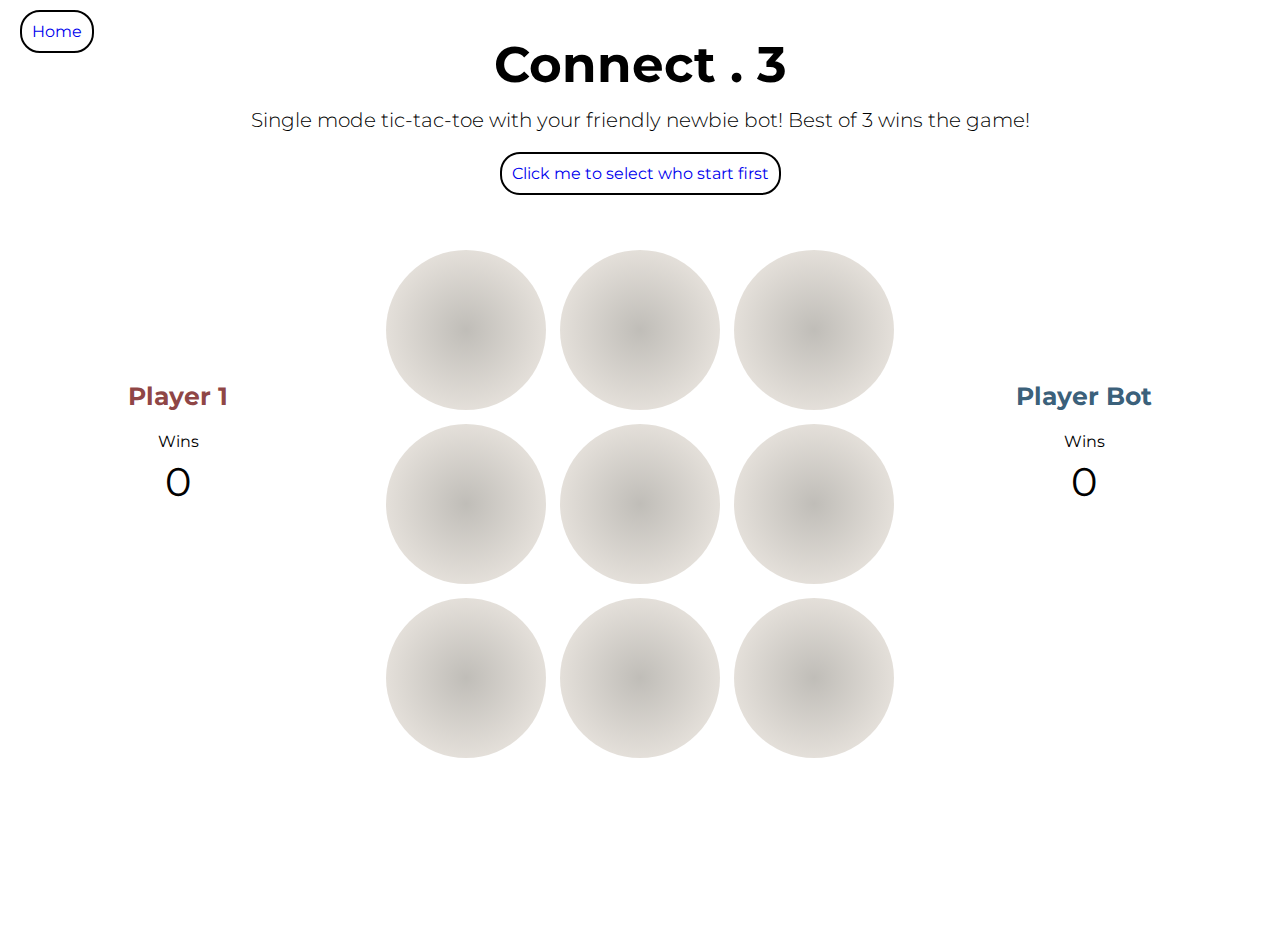
==== bot.html @ 8e203e21 "75% completion" ====
<!DOCTYPE html>
<html lang="en">
<head>
    <meta charset="UTF-8">
    <meta http-equiv="X-UA-Compatible" content="IE=edge">
    <meta name="viewport" content="width=device-width, initial-scale=1.0">
    <link rel="stylesheet" href="css/bot.css">
    <title>Connect 3 with bot</title>
</head>
<body>
    <a href="home.html" id="home">Home</a>
    <header>
        <h1>Connect . 3</h1>
        <p>Single mode tic-tac-toe with your friendly newbie bot! Best of 3 wins the game!</p>
    </header>

    <a href="#" id="whoseTurn">Click me to select who start first</a>
    <div>
        <h3 id="playerTurn"></h3>
    </div>
    
    <div id="playerOne">
    <h2>Player 1</h2>
    <p>Wins</p>
    <p id="pOneWinCount">0</p>
    </div>
    
    <div id="playerBot">
    <h2>Player Bot</h2>
    <p>Wins</p>
    <p id="pBotWinCount">0</p>
    </div>

    <div id="frame">

    <div id="rowA">
    <div class="box" id="a1">
    </div>
    <div class="box" id="a2">
    </div>
    <div class="box" id="a3">
    </div>
    </div>


    <div id="rowB">
        <div class="box" id="b1">
        </div>
        <div class="box" id="b2">
        </div>
        <div class="box" id="b3">
        </div>
        </div>


    <div id="rowC">
        <div class="box" id="c1">
        </div>
        <div class="box" id="c2">
        </div>
        <div class="box" id="c3">
        </div>
    </div>

    
    
    <footer>
        <div id="resetContainer">
            <p id="announcement"></p>
            <a href="#" id="boardReset">Click me for board reset</a>
            <a href="" id="gameReset">Click me for game reset</a>
        </div>
    </footer>

    <script src="js/jquery.js"></script>
    <script src="js/bot.js"></script>
</body>
</html>
---- css/bot.css ----
@import url('https://fonts.googleapis.com/css2?family=Montserrat&display=swap');
@import url('https://fonts.googleapis.com/css2?family=Montserrat:wght@700&display=swap');
@import url('https://fonts.googleapis.com/css2?family=Karla&display=swap');


body {
    font-family: 'Montserrat', sans-serif;
    text-align: center;
}

header p {
    font-weight: 300;
    /* border: 1px solid red; */
    margin-top: -20px;
}

.box {
    width: 160px;
    height: 160px;
    background: radial-gradient(#b6b3addd, #f1ebe4dd);
    /* border: 1px solid red; */
    margin: 5px;
    display: inline-block;
    border-radius: 50%;

    /* original background color ref (#b6b3addd, #e8dfd4dd ) */
}

.box:hover {
    box-shadow: 0 0 20px 5px #989898dd;
}

#frame {
    /* border: 1px solid red; */
    text-align: center;
    margin-top: 50px;
    /* border: 1px solid red; */
}

h1 {
    text-align: center;
    font-weight: 700;
    font-size: 50px;
}

#playerOne {
    position: absolute;
    left: 10%;
    top: 40%;
    text-align: center;
}

#playerBot {
    position: absolute;
    right: 10%;
    top: 40%;
    text-align: center;
}

#resetContainer {
    position: relative;
    /* border: 1px solid red; */
    text-align: center;
    width: 250px;
    margin: 0 auto;
}

#boardReset, #whoseTurn {

    border: 2px solid black;
    border-radius: 20px;
    padding: 10px;
    text-align: center;
    display: inline-block;
    text-decoration: none;

}

#gameReset {
    position: relative;
    bottom: 50px;
    margin-bottom: 50px;
    border: 2px solid black;
    border-radius: 20px;
    padding: 10px;
    text-align: center;
    display: inline-block;
    text-decoration: none;
}

body a:visited {
    color: black;
}


#announcement, #boardReset, #gameReset {
    /* border: 1px solid red; */
    text-align: center;
    visibility: hidden;
}

h2 {
    font-size: 25px;
}

#pOneWinCount {
    font-size: 40px;
    /* border: 1px solid red; */
    margin-top: -10px;
}

#pBotWinCount {
    font-size: 40px;
    /* border: 1px solid red; */
    margin-top: -10px;
}

#announcement {
    font-size: 20px;
    font-weight: 700;
}

#playerTurn {
    text-align: center;
}

#playerOne h2 {
    color: #7f2c2ce0;
}

#playerBot h2 {
    color: #174463dd;
}

#home {
    position: absolute;
    left: 20px;
    top: 10px;
    border: 2px solid black;
    border-radius: 20px;
    padding: 10px;
}

a {
    text-decoration: none;
}

header p {
    font-size: 20px;
}
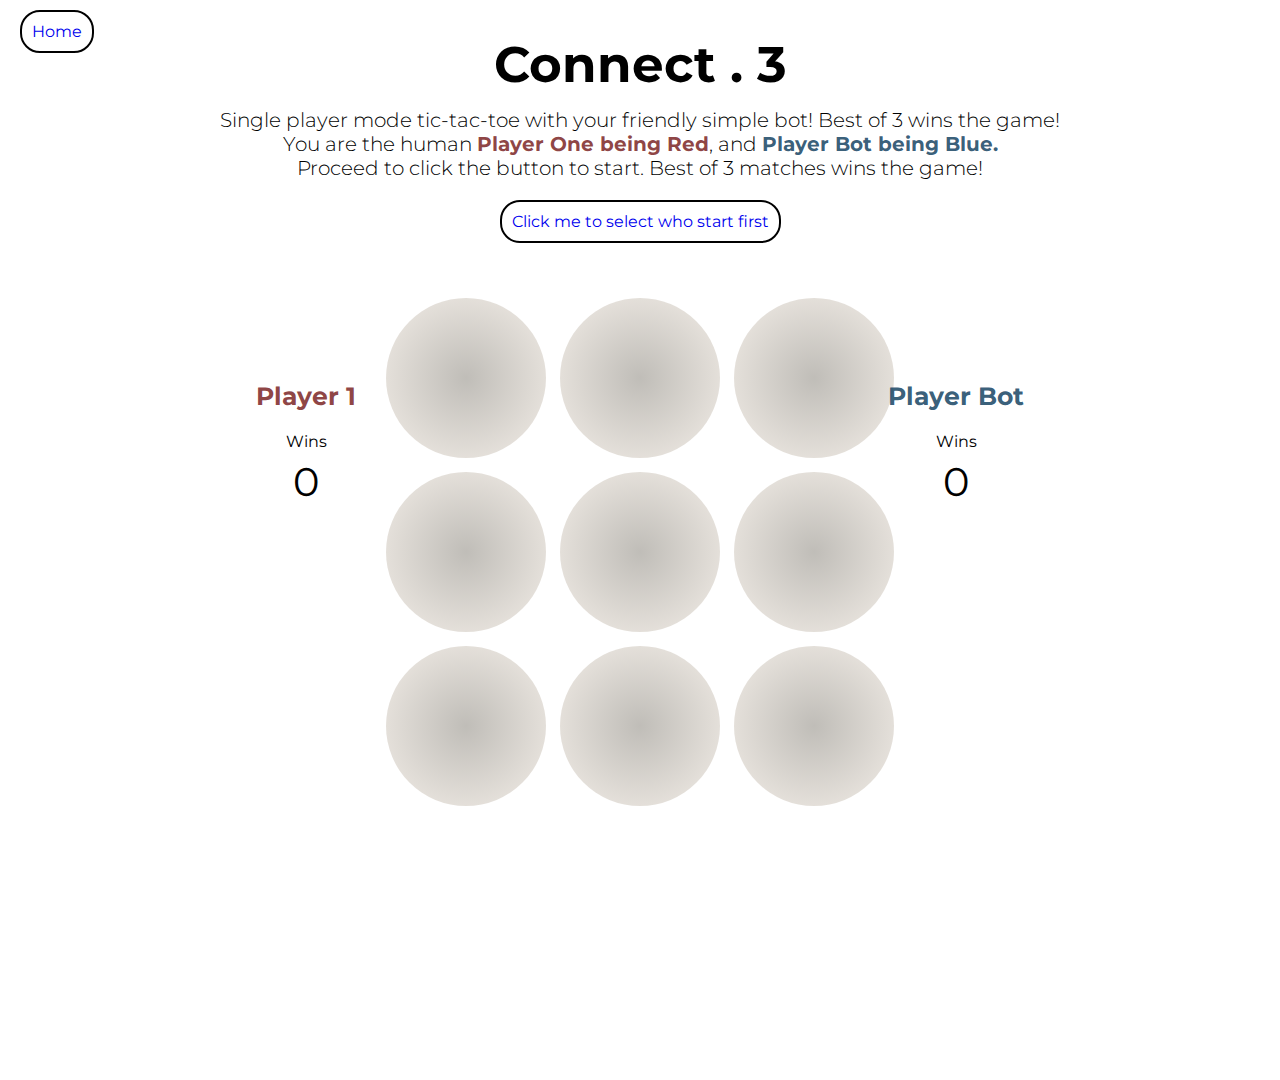
==== commit 0be8c8c4: "ALMOST finished product, and finished preliminary readme" ====
--- a/bot.html
+++ b/bot.html
@@ -11,7 +11,9 @@
     <a href="home.html" id="home">Home</a>
     <header>
         <h1>Connect . 3</h1>
-        <p>Single mode tic-tac-toe with your friendly newbie bot! Best of 3 wins the game!</p>
+        <p>Single player mode tic-tac-toe with your friendly simple bot! Best of 3 wins the game!</p>
+        <p>You are the human <span id="red">Player One being Red</span>, and <span id="blue">Player Bot being Blue.</span></p>
+        <p>Proceed to click the button to start. Best of 3 matches wins the game!</p>
     </header>
 
     <a href="#" id="whoseTurn">Click me to select who start first</a>
@@ -62,6 +64,18 @@
         </div>
     </div>
 
+    <div id="background">
+        <div id="bg1"></div>
+        <div id="bg2"></div>
+        <div id="bg3"></div>
+        <div id="bg4"></div>
+        <div id="bg5"></div>
+        <div id="bg6"></div>
+        <div id="bg7"></div>
+        <div id="bg8"></div>
+        <div id="bg9"></div>
+        <div id="bg10"></div>
+    </div>
     
     
     <footer>
--- a/css/bot.css
+++ b/css/bot.css
@@ -45,14 +45,14 @@
 
 #playerOne {
     position: absolute;
-    left: 10%;
+    left: 20%;
     top: 40%;
     text-align: center;
 }
 
 #playerBot {
     position: absolute;
-    right: 10%;
+    right: 20%;
     top: 40%;
     text-align: center;
 }
@@ -116,7 +116,7 @@
 }
 
 #announcement {
-    font-size: 20px;
+    font-size: 30px;
     font-weight: 700;
 }
 
@@ -147,4 +147,142 @@
 
 header p {
     font-size: 20px;
-}+    
+}
+
+#red {
+    color: #7f2c2ce0;
+    font-weight: 700;
+}
+
+#blue {
+    color: #174463dd;
+    font-weight: 700;
+}
+
+/* background css are below */
+
+#background {
+    position: absolute;
+    top: 0;
+    left: 0;
+    width: 100%;
+    height: 120%;
+    /* border: 1px solid red; */
+    z-index: -5;
+    overflow: hidden;
+}
+
+#background div { 
+    position: absolute;
+    bottom: -180px;
+    background-color: rgba(184, 180, 173, 0.778);
+    animation-name: floatup;
+    animation-duration: 15s;
+    animation-iteration-count: infinite;
+}
+
+@keyframes floatup {
+
+    from {
+        opacity: 1;
+        transform: translateY(0);
+    }
+
+    to {
+        opacity: 0;
+        transform: translateY(-1000px);
+    }
+}
+
+
+#bg1 {
+    left: 250px;
+    width: 50px;
+    height: 50px;
+    border-radius: 50%;
+    animation-delay: 3s;
+}
+
+#bg2 {
+    left: 350px;
+    width: 120px;
+    height: 120px;
+    border-radius: 50%;
+    animation-delay: 2s;
+    animation-duration: 20s;
+}
+
+#bg3 {
+    left: 500px;
+    width: 80px;
+    height: 80px;
+    border-radius: 50%;
+    animation-duration: 10s;
+    animation-delay: 5s;
+}
+
+#bg4 {
+    left: 700px;
+    width: 50px;
+    height: 50px;
+    border-radius: 50%;
+    animation-delay: 2s;
+    animation-duration: 5s;
+}
+
+#bg5 {
+    left: 900px;
+    width: 150px;
+    height: 150px;
+    border-radius: 50%;
+    animation-delay: 7s;
+    animation-duration: 30s;
+}
+
+#bg6 {
+    left: 1000px;
+    width: 75px;
+    height: 75px;
+    border-radius: 50%;
+    animation-delay: 3s;
+    animation-duration: 8s;
+}
+
+#bg7 {
+    left: 1100px;
+    width: 100px;
+    height: 100px;
+    border-radius: 50%;
+    animation-delay: 2s;
+    animation-duration: 15s;
+}
+
+#bg8 {
+    left: 1250px;
+    width: 40px;
+    height: 40px;
+    border-radius: 50%;
+    animation-delay: 10s;
+    animation-duration: 5s;
+}
+#bg9 {
+    left: 1300px;
+    width: 120px;
+    height: 120px;
+    border-radius: 50%;
+    animation-delay: 3s;
+    animation-duration: 15s;
+}
+
+#bg10 {
+    left: 1450px;
+    width: 80px;
+    height: 80px;
+    border-radius: 50%;
+    animation-delay: 5s;
+    animation-duration: 20s;
+}
+
+
+
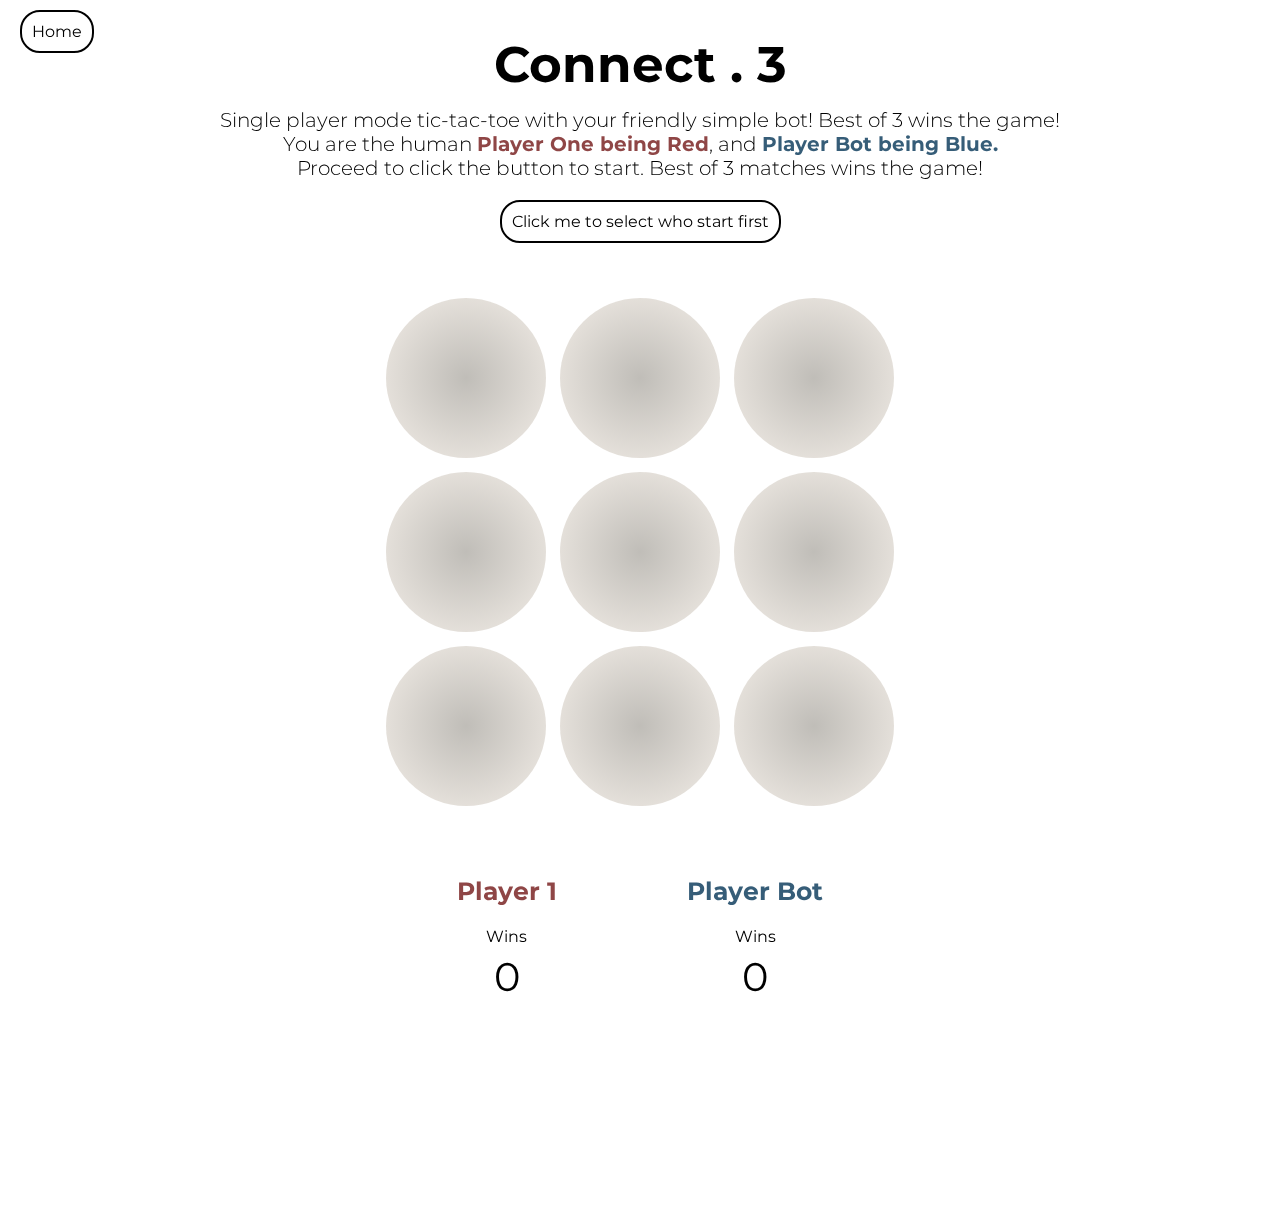
==== commit 0eab2b95: "added mobile compatibility" ====
--- a/bot.html
+++ b/bot.html
@@ -8,7 +8,7 @@
     <title>Connect 3 with bot</title>
 </head>
 <body>
-    <a href="home.html" id="home">Home</a>
+    <a href="index.html" id="home">Home</a>
     <header>
         <h1>Connect . 3</h1>
         <p>Single player mode tic-tac-toe with your friendly simple bot! Best of 3 wins the game!</p>
@@ -21,17 +21,7 @@
         <h3 id="playerTurn"></h3>
     </div>
     
-    <div id="playerOne">
-    <h2>Player 1</h2>
-    <p>Wins</p>
-    <p id="pOneWinCount">0</p>
-    </div>
-    
-    <div id="playerBot">
-    <h2>Player Bot</h2>
-    <p>Wins</p>
-    <p id="pBotWinCount">0</p>
-    </div>
+   
 
     <div id="frame">
 
@@ -64,6 +54,18 @@
         </div>
     </div>
 
+    <div id="playerOne">
+        <h2>Player 1</h2>
+        <p>Wins</p>
+        <p id="pOneWinCount">0</p>
+        </div>
+        
+        <div id="playerBot">
+        <h2>Player Bot</h2>
+        <p>Wins</p>
+        <p id="pBotWinCount">0</p>
+        </div>
+
     <div id="background">
         <div id="bg1"></div>
         <div id="bg2"></div>
--- a/css/bot.css
+++ b/css/bot.css
@@ -44,16 +44,19 @@
 }
 
 #playerOne {
-    position: absolute;
-    left: 20%;
-    top: 40%;
-    text-align: center;
+    position: relative;
+    display: inline-block;
+    left: -5%;
+    top: 70%;
+    text-align: center;
+    margin-top: 40px;
 }
 
 #playerBot {
-    position: absolute;
-    right: 20%;
-    top: 40%;
+    position: relative;
+    display: inline-block;
+    right: -5%;
+    top: 70%;
     text-align: center;
 }
 
@@ -61,7 +64,7 @@
     position: relative;
     /* border: 1px solid red; */
     text-align: center;
-    width: 250px;
+    width: 400px;
     margin: 0 auto;
 }
 
@@ -89,6 +92,12 @@
 }
 
 body a:visited {
+    text-decoration: none;
+    color: black;
+}
+
+a {
+    text-decoration: none;
     color: black;
 }
 
@@ -163,19 +172,19 @@
 /* background css are below */
 
 #background {
-    position: absolute;
+    position: fixed;
     top: 0;
     left: 0;
-    width: 100%;
-    height: 120%;
-    /* border: 1px solid red; */
-    z-index: -5;
+    width: 100vw;
+    height: 100vh;
+    /* border: 1px solid red; */
+    z-index: -100;
     overflow: hidden;
 }
 
 #background div { 
     position: absolute;
-    bottom: -180px;
+    bottom: -25%;
     background-color: rgba(184, 180, 173, 0.778);
     animation-name: floatup;
     animation-duration: 15s;
@@ -285,4 +294,163 @@
 }
 
 
-
+@media only screen and (max-width: 600px) {
+
+    h1 {
+        font-size: 40px;
+    }
+
+    header p {
+        margin-top: 30px;
+        font-size: 15px;
+    }
+
+    header {
+        margin: 50px 20px 40px 20px;
+    }
+
+    .box {
+
+        width: 90px;
+        height: 90px;
+        background: radial-gradient(#b6b3addd, #f1ebe4dd);
+        /* border: 1px solid red; */
+        margin: 2px;
+        display: inline-block;
+        border-radius: 50%;
+
+    }
+
+    #playerOne {
+        display: inline-block;
+        position: relative;
+        left: -10%;
+        top: 80%;
+        text-align: center;
+    }
+    
+    #playerBot {
+        display: inline-block;
+        position: relative;
+        right: -10%;
+        top: 80%;
+        text-align: center;
+    }
+
+    #pOneWinCount {
+        font-size: 20px;
+        margin-top: -10px;
+    }
+    
+    #pBotWinCount {
+        font-size: 20px;
+        margin-top: -10px;
+    }
+
+    #home {
+        position: absolute;
+        left: 15px;
+        top: 15px;
+        border: 2px solid black;
+        border-radius: 20px;
+        padding: 5px;
+    }
+
+    h2 {
+        font-size: 20px;
+        margin-top: 40px;
+    }
+
+    a {
+        font-size: 12px;
+    }
+    
+    #gameReset, #boardReset, #whoseTurn {
+        padding: 5px;
+    }
+
+    #playerTurn {
+        margin-top: -20px;
+    }
+
+    #announcement {
+        font-size: 15px;
+        font-weight: 700;
+    }
+    
+    #resetContainer {
+        text-align: center;
+        width: 300px;
+    }
+
+    #boardReset {
+        text-align: center;
+    }
+
+    #gameReset {
+        margin-top:20px;
+    }
+
+    #bg1 {
+        left: 10px;
+        width: 50px;
+        height: 50px;
+        animation-delay: 4s;
+        animation-duration: 8s;
+    }
+
+    #bg2 {
+        left: 50px;
+        width: 40px;
+        height: 40px;
+        animation-delay: 2s;
+        animation-duration: 10s;
+    }
+
+    #bg3 {
+        left: 100px;
+        width: 120px;
+        height: 120px;
+        animation-delay: 6s;
+        animation-duration: 3s;
+    }
+
+    #bg4 {
+        left: 170px;
+        width: 90px;
+        height: 90px;
+        animation-delay: 2s;
+        animation-duration: 15s;
+    }
+
+    #bg5 {
+        left: 250px;
+        width: 30px;
+        height: 30px;
+        animation-delay: 9s;
+        animation-duration: 12s;
+    }
+
+    #bg6 {
+        left: 320px;
+        width: 150px;
+        height: 150px;
+        animation-delay: 10s;
+        animation-duration: 7s;
+    }
+
+    #bg7 {
+        left: 400px;
+        width: 90px;
+        height: 90px;
+        animation-delay: 3s;
+        animation-duration: 4s;
+    }
+}
+
+
+
+
+
+
+
